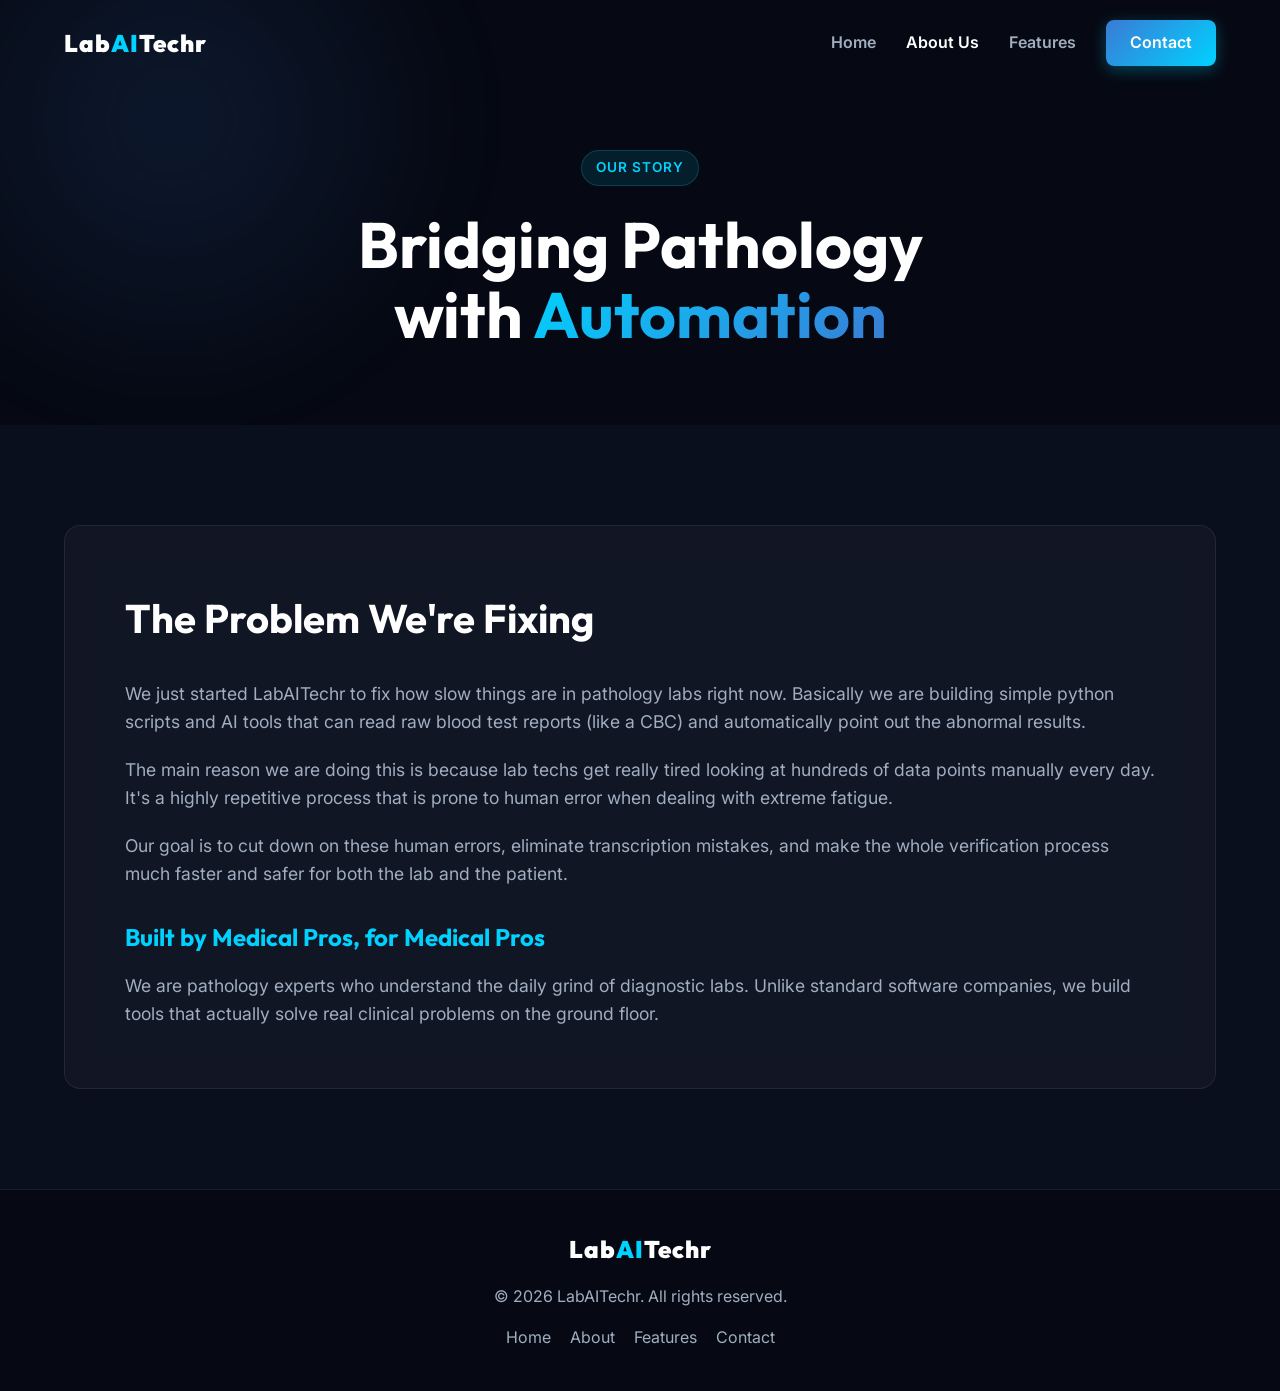
==== about.html @ 0755ddd7 "Expand to multi-page website with contact form and new features" ====
<!DOCTYPE html>
<html lang="en">
<head>
    <meta charset="UTF-8">
    <meta name="viewport" content="width=device-width, initial-scale=1.0">
    <title>About Us | LabAITechr</title>
    <link rel="preconnect" href="https://fonts.googleapis.com">
    <link rel="preconnect" href="https://fonts.gstatic.com" crossorigin>
    <link href="https://fonts.googleapis.com/css2?family=Inter:wght@300;400;600;800&family=Outfit:wght@400;700;900&display=swap" rel="stylesheet">
    <link rel="stylesheet" href="style.css">
</head>
<body>
    <div class="blob-bg"></div>
    <div class="blob-bg blob-2"></div>
    
    <nav class="navbar">
        <div class="container nav-container">
            <a href="index.html" class="logo" style="text-decoration:none; color:inherit;">Lab<span>AI</span>Techr</a>
            <ul class="nav-links">
                <li><a href="index.html">Home</a></li>
                <li><a href="about.html" class="active" style="color:var(--text-primary);">About Us</a></li>
                <li><a href="features.html">Features</a></li>
                <li><a href="contact.html" class="btn-primary">Contact</a></li>
            </ul>
        </div>
    </nav>

    <div class="page-header section">
        <div class="container reveal">
            <div class="badge">Our Story</div>
            <h1 class="hero-title">Bridging Pathology<br>with <span class="text-gradient">Automation</span></h1>
        </div>
    </div>

    <section class="section bg-dark">
        <div class="container">
            <div class="about-grid" style="grid-template-columns: 1fr;">
                <div class="glass-card about-card reveal" style="text-align: left; padding: 60px;">
                    <h2 class="section-title" style="margin-bottom: 30px;">The Problem We're Fixing</h2>
                    <p style="font-size: 1.1rem; margin-bottom: 20px;">We just started LabAITechr to fix how slow things are in pathology labs right now. Basically we are building simple python scripts and AI tools that can read raw blood test reports (like a CBC) and automatically point out the abnormal results.</p>
                    <p style="font-size: 1.1rem; margin-bottom: 20px;">The main reason we are doing this is because lab techs get really tired looking at hundreds of data points manually every day. It's a highly repetitive process that is prone to human error when dealing with extreme fatigue.</p>
                    <p style="font-size: 1.1rem; margin-bottom: 30px;">Our goal is to cut down on these human errors, eliminate transcription mistakes, and make the whole verification process much faster and safer for both the lab and the patient.</p>
                    
                    <h3 style="color: var(--accent); margin-bottom: 15px;">Built by Medical Pros, for Medical Pros</h3>
                    <p style="font-size: 1.1rem;">We are pathology experts who understand the daily grind of diagnostic labs. Unlike standard software companies, we build tools that actually solve real clinical problems on the ground floor.</p>
                </div>
            </div>
        </div>
    </section>

    <footer>
        <div class="container footer-content">
            <div class="logo">Lab<span>AI</span>Techr</div>
            <p>&copy; 2026 LabAITechr. All rights reserved.</p>
            <div style="margin-top: 15px;">
                <a href="index.html" style="color:var(--text-secondary); margin-right:15px; text-decoration:none;">Home</a>
                <a href="about.html" style="color:var(--text-secondary); margin-right:15px; text-decoration:none;">About</a>
                <a href="features.html" style="color:var(--text-secondary); margin-right:15px; text-decoration:none;">Features</a>
                <a href="contact.html" style="color:var(--text-secondary); text-decoration:none;">Contact</a>
            </div>
        </div>
    </footer>

    <script src="script.js"></script>
</body>
</html>
---- style.css ----
:root {
    --bg-main: #060913;
    --bg-secondary: #0a0f1d;
    --text-primary: #ffffff;
    --text-secondary: #a0aec0;
    --accent: #00d2ff;
    --accent-secondary: #3a7bd5;
    --glass-bg: rgba(255, 255, 255, 0.03);
    --glass-border: rgba(255, 255, 255, 0.08);
}

* {
    margin: 0;
    padding: 0;
    box-sizing: border-box;
}

body {
    font-family: 'Inter', sans-serif;
    background-color: var(--bg-main);
    color: var(--text-primary);
    line-height: 1.6;
    overflow-x: hidden;
}

h1, h2, h3, .logo {
    font-family: 'Outfit', sans-serif;
}

.container {
    max-width: 1200px;
    margin: 0 auto;
    padding: 0 24px;
}

/* Blobs Background */
.blob-bg {
    position: fixed;
    top: -20%;
    left: -10%;
    width: 600px;
    height: 600px;
    background: radial-gradient(circle, rgba(58,123,213,0.15) 0%, rgba(0,0,0,0) 70%);
    border-radius: 50%;
    z-index: -1;
    filter: blur(40px);
}
.blob-bg.blob-2 {
    top: 50%;
    left: 60%;
    background: radial-gradient(circle, rgba(0,210,255,0.1) 0%, rgba(0,0,0,0) 70%);
}

/* Glassmorphism */
.glass-card {
    background: var(--glass-bg);
    backdrop-filter: blur(12px);
    -webkit-backdrop-filter: blur(12px);
    border: 1px solid var(--glass-border);
    border-radius: 16px;
}

/* Navbar */
.navbar {
    position: fixed;
    top: 0;
    width: 100%;
    padding: 20px 0;
    z-index: 100;
    transition: all 0.3s ease;
}
.navbar.scrolled {
    background: rgba(6, 9, 19, 0.8);
    backdrop-filter: blur(10px);
    padding: 15px 0;
    border-bottom: 1px solid var(--glass-border);
}
.nav-container {
    display: flex;
    justify-content: space-between;
    align-items: center;
}
.logo {
    font-size: 1.5rem;
    font-weight: 900;
    letter-spacing: 1px;
}
.logo span {
    color: var(--accent);
}
.nav-links {
    list-style: none;
    display: flex;
    align-items: center;
    gap: 30px;
}
.nav-links a {
    color: var(--text-secondary);
    text-decoration: none;
    font-weight: 600;
    transition: color 0.3s ease;
}
.nav-links a:hover {
    color: var(--text-primary);
}

/* Buttons */
.btn-primary, .btn-secondary {
    display: inline-block;
    padding: 10px 24px;
    border-radius: 8px;
    text-decoration: none;
    font-weight: 600;
    transition: all 0.3s ease;
    cursor: pointer;
}
.btn-primary {
    background: linear-gradient(135deg, var(--accent-secondary), var(--accent));
    color: white !important;
    border: none;
    box-shadow: 0 4px 15px rgba(0, 210, 255, 0.3);
}
.btn-primary:hover {
    transform: translateY(-2px);
    box-shadow: 0 6px 20px rgba(0, 210, 255, 0.4);
}
.btn-secondary {
    background: transparent;
    color: var(--text-primary);
    border: 1px solid var(--glass-border);
}
.btn-secondary:hover {
    background: rgba(255,255,255,0.05);
    border-color: rgba(255,255,255,0.2);
}
.btn-large {
    padding: 14px 32px;
    font-size: 1.1rem;
}

/* Hero Section */
.hero {
    min-height: 100vh;
    display: flex;
    align-items: center;
    justify-content: space-between;
    padding-top: 80px;
}
.hero-content {
    flex: 1;
    max-width: 600px;
}
.badge {
    display: inline-block;
    padding: 6px 14px;
    background: rgba(0, 210, 255, 0.1);
    color: var(--accent);
    border: 1px solid rgba(0, 210, 255, 0.2);
    border-radius: 20px;
    font-size: 0.85rem;
    font-weight: 600;
    margin-bottom: 24px;
    text-transform: uppercase;
    letter-spacing: 1px;
}
.hero-title {
    font-size: 4rem;
    line-height: 1.1;
    margin-bottom: 24px;
}
.text-gradient {
    background: linear-gradient(135deg, #fff, var(--text-secondary));
    -webkit-background-clip: text;
    -webkit-text-fill-color: transparent;
}
.hero-title span {
    background: linear-gradient(135deg, var(--accent), var(--accent-secondary));
    -webkit-background-clip: text;
    -webkit-text-fill-color: transparent;
}
.hero-subtitle {
    font-size: 1.2rem;
    color: var(--text-secondary);
    margin-bottom: 40px;
}
.hero-buttons {
    display: flex;
    gap: 16px;
}

/* Mockup Card */
.hero-image {
    flex: 1;
    display: flex;
    justify-content: flex-end;
    perspective: 1000px;
}
.mockup-card {
    width: 100%;
    max-width: 500px;
    transform: rotateY(-10deg) rotateX(5deg);
    box-shadow: -20px 20px 50px rgba(0,0,0,0.5);
    overflow: hidden;
}
.mockup-header {
    background: rgba(0,0,0,0.3);
    padding: 12px 16px;
    display: flex;
    align-items: center;
    border-bottom: 1px solid var(--glass-border);
}
.dot {
    width: 12px;
    height: 12px;
    border-radius: 50%;
    margin-right: 8px;
}
.dot.red { background: #ff5f56; }
.dot.yellow { background: #ffbd2e; }
.dot.green { background: #27c93f; }
.mockup-title {
    margin-left: auto;
    margin-right: auto;
    font-family: monospace;
    color: var(--text-secondary);
    font-size: 0.9rem;
}
.mockup-body {
    padding: 24px;
    background: #0d1117;
}
pre {
    font-family: 'Fira Code', monospace;
    font-size: 0.9rem;
    color: #e6edf3;
    overflow-x: hidden;
}
.keyword { color: #ff7b72; }
.string { color: #a5d6ff; }
.comment { color: #8b949e; }
.output { color: #7ee787; display: block; margin-top: 10px; }

/* Sections */
.section {
    padding: 100px 0;
}
.bg-dark {
    background-color: var(--bg-secondary);
}
.section-header {
    text-align: center;
    max-width: 700px;
    margin: 0 auto 60px;
}
.section-title {
    font-size: 2.5rem;
    margin-bottom: 16px;
}
.section-desc {
    color: var(--text-secondary);
    font-size: 1.1rem;
}

/* About Grid */
.about-grid {
    display: grid;
    grid-template-columns: repeat(auto-fit, minmax(300px, 1fr));
    gap: 30px;
}
.about-card {
    padding: 40px;
    text-align: center;
    transition: transform 0.3s ease;
}
.about-card:hover {
    transform: translateY(-5px);
}
.icon {
    font-size: 3rem;
    margin-bottom: 20px;
}
.about-card h3 {
    font-size: 1.5rem;
    margin-bottom: 16px;
}
.about-card p {
    color: var(--text-secondary);
}

/* Features Grid */
.features-grid {
    display: grid;
    grid-template-columns: repeat(auto-fit, minmax(300px, 1fr));
    gap: 30px;
}
.feature-item {
    border-left: 2px solid var(--accent);
    padding-left: 24px;
}
.feature-content h3 {
    font-size: 1.3rem;
    margin-bottom: 12px;
}
.feature-content p {
    color: var(--text-secondary);
}

/* CTA */
.cta-card {
    padding: 60px;
    text-align: center;
    background: linear-gradient(135deg, rgba(6, 9, 19, 0.9), rgba(10, 15, 29, 0.9));
}
.cta-card h2 {
    font-size: 2.5rem;
    margin-bottom: 16px;
}
.cta-card p {
    color: var(--text-secondary);
    margin-bottom: 30px;
    font-size: 1.1rem;
}

/* Footer */
footer {
    padding: 40px 0;
    border-top: 1px solid var(--glass-border);
    text-align: center;
}
.footer-content p {
    color: var(--text-secondary);
    margin-top: 16px;
}

/* Animations (Reveal on scroll) */
.reveal {
    opacity: 0;
    transform: translateY(30px);
    transition: all 0.8s cubic-bezier(0.5, 0, 0, 1);
}
.reveal.active {
    opacity: 1;
    transform: translateY(0);
}
.delay-1 { transition-delay: 0.2s; }



/* Responsive */
@media (max-width: 900px) {
    .hero {
        flex-direction: column;
        padding-top: 120px;
        text-align: center;
    }
    .hero-content {
        margin-bottom: 60px;
    }
    .hero-buttons {
        justify-content: center;
    }
    .mockup-card {
        transform: rotateY(0) rotateX(0);
    }
    .nav-links {
        display: none;
    }
}

/* Page Headers */
.page-header {
    text-align: center;
    padding-top: 150px;
    padding-bottom: 50px;
}

/* Contact Page Grid */
.contact-grid {
    display: grid;
    grid-template-columns: 1fr 1fr;
    gap: 40px;
}
@media (max-width: 900px) {
    .contact-grid {
        grid-template-columns: 1fr;
    }
}
.contact-info {
    padding: 40px;
}
.info-item {
    display: flex;
    align-items: center;
    gap: 15px;
}
.contact-form-card {
    padding: 40px;
}
.form-group {
    margin-bottom: 20px;
}
.form-group label {
    display: block;
    margin-bottom: 8px;
    color: var(--text-secondary);
}
.form-group input, .form-group textarea {
    width: 100%;
    padding: 12px 15px;
    background: rgba(0,0,0,0.2);
    border: 1px solid var(--glass-border);
    border-radius: 8px;
    color: var(--text-primary);
    font-family: 'Inter', sans-serif;
    outline: none;
    transition: border-color 0.3s;
}
.form-group input:focus, .form-group textarea:focus {
    border-color: var(--accent);
}
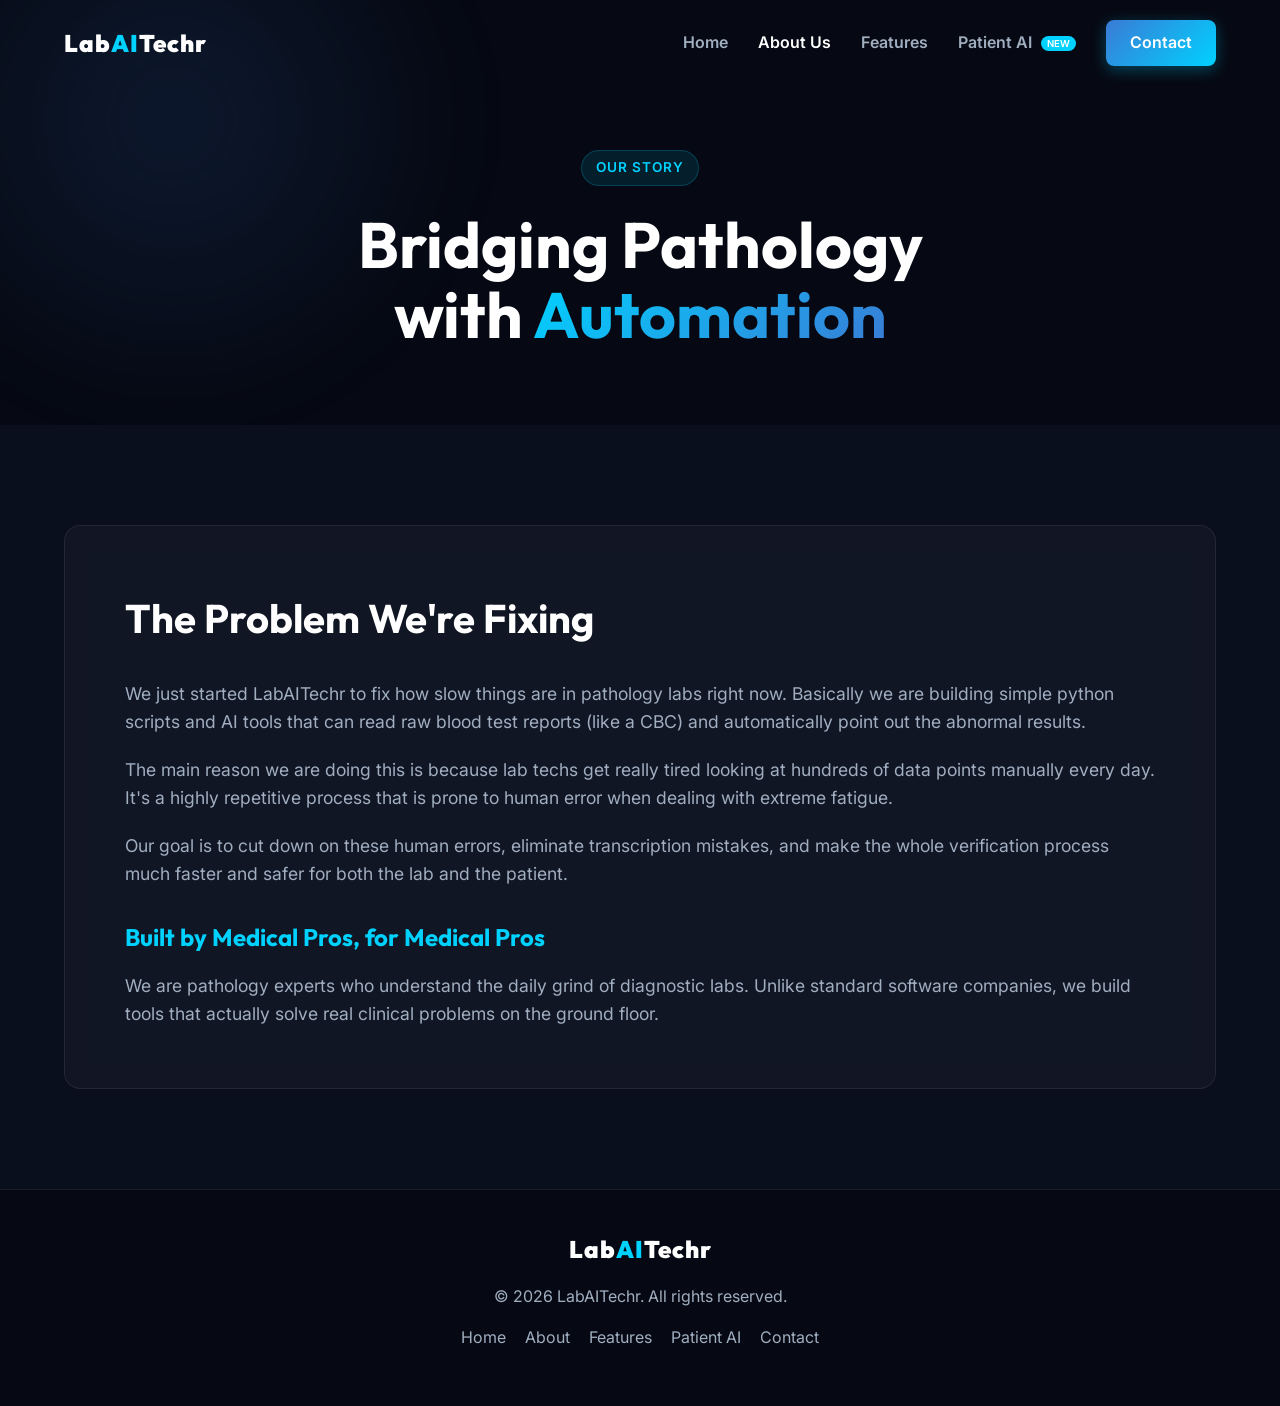
==== commit bf31b7ee: "Add Patient AI Explainer mockup feature" ====
--- a/about.html
+++ b/about.html
@@ -20,6 +20,7 @@
                 <li><a href="index.html">Home</a></li>
                 <li><a href="about.html" class="active" style="color:var(--text-primary);">About Us</a></li>
                 <li><a href="features.html">Features</a></li>
+                <li><a href="patient-ai.html">Patient AI <span style="background:var(--accent); color:white; font-size:0.6rem; padding:2px 6px; border-radius:10px; margin-left:5px; vertical-align:middle;">NEW</span></a></li>
                 <li><a href="contact.html" class="btn-primary">Contact</a></li>
             </ul>
         </div>
@@ -52,10 +53,11 @@
         <div class="container footer-content">
             <div class="logo">Lab<span>AI</span>Techr</div>
             <p>&copy; 2026 LabAITechr. All rights reserved.</p>
-            <div style="margin-top: 15px;">
+            <div style="margin-top: 15px; margin-bottom: 15px;">
                 <a href="index.html" style="color:var(--text-secondary); margin-right:15px; text-decoration:none;">Home</a>
                 <a href="about.html" style="color:var(--text-secondary); margin-right:15px; text-decoration:none;">About</a>
                 <a href="features.html" style="color:var(--text-secondary); margin-right:15px; text-decoration:none;">Features</a>
+                <a href="patient-ai.html" style="color:var(--text-secondary); margin-right:15px; text-decoration:none;">Patient AI</a>
                 <a href="contact.html" style="color:var(--text-secondary); text-decoration:none;">Contact</a>
             </div>
         </div>
--- a/style.css
+++ b/style.css
@@ -344,6 +344,46 @@
 }
 .delay-1 { transition-delay: 0.2s; }
 
+/* Stats Section */
+.stats-section {
+    padding: 60px 0;
+    border-top: 1px solid var(--glass-border);
+    border-bottom: 1px solid var(--glass-border);
+    background: rgba(10, 15, 29, 0.4);
+}
+.stats-grid {
+    display: grid;
+    grid-template-columns: repeat(4, 1fr);
+    gap: 20px;
+    text-align: center;
+}
+.stat-item {
+    padding: 20px;
+}
+.stat-number {
+    font-size: 3rem;
+    font-weight: 800;
+    margin-bottom: 10px;
+}
+.stat-label {
+    color: var(--text-secondary);
+    font-size: 1.1rem;
+    font-weight: 600;
+    text-transform: uppercase;
+    letter-spacing: 1px;
+}
+@media (max-width: 900px) {
+    .stats-grid {
+        grid-template-columns: repeat(2, 1fr);
+    }
+    .stat-number { font-size: 2.2rem; }
+}
+@media (max-width: 500px) {
+    .stats-grid {
+        grid-template-columns: 1fr;
+    }
+}
+
 
 
 /* Responsive */
@@ -419,3 +459,70 @@
     border-color: var(--accent);
 }
 
+/* Patient AI Explainer Styles */
+.ai-explainer-container {
+    padding: 50px;
+    max-width: 800px;
+    margin: 0 auto;
+}
+.upload-zone {
+    border: 2px dashed var(--glass-border);
+    border-radius: 12px;
+    padding: 60px 20px;
+    text-align: center;
+    background: rgba(0,0,0,0.2);
+    cursor: pointer;
+    transition: all 0.3s ease;
+}
+.upload-zone:hover, .upload-zone.dragover {
+    border-color: var(--accent);
+    background: rgba(0, 210, 255, 0.05);
+}
+.upload-icon {
+    font-size: 3rem;
+    margin-bottom: 15px;
+}
+.loading-state {
+    text-align: center;
+    padding: 40px;
+}
+.spinner {
+    width: 50px;
+    height: 50px;
+    border: 3px solid rgba(0, 210, 255, 0.3);
+    border-radius: 50%;
+    border-top-color: var(--accent);
+    animation: spin 1s ease-in-out infinite;
+    margin: 0 auto 20px;
+}
+@keyframes spin {
+    to { transform: rotate(360deg); }
+}
+.result-header {
+    display: flex;
+    justify-content: space-between;
+    align-items: center;
+    margin-bottom: 20px;
+}
+.result-card {
+    background: rgba(255, 255, 255, 0.05);
+    border: 1px solid var(--glass-border);
+    border-radius: 12px;
+    padding: 30px;
+}
+.tts-btn {
+    background: linear-gradient(135deg, #ff9900, #ff5e00);
+    box-shadow: 0 4px 15px rgba(255, 153, 0, 0.3);
+}
+.tts-btn:hover {
+    box-shadow: 0 6px 20px rgba(255, 153, 0, 0.4);
+}
+.tts-btn.playing {
+    animation: pulse 1.5s infinite;
+}
+@keyframes pulse {
+    0% { transform: scale(1); }
+    50% { transform: scale(1.05); }
+    100% { transform: scale(1); }
+}
+
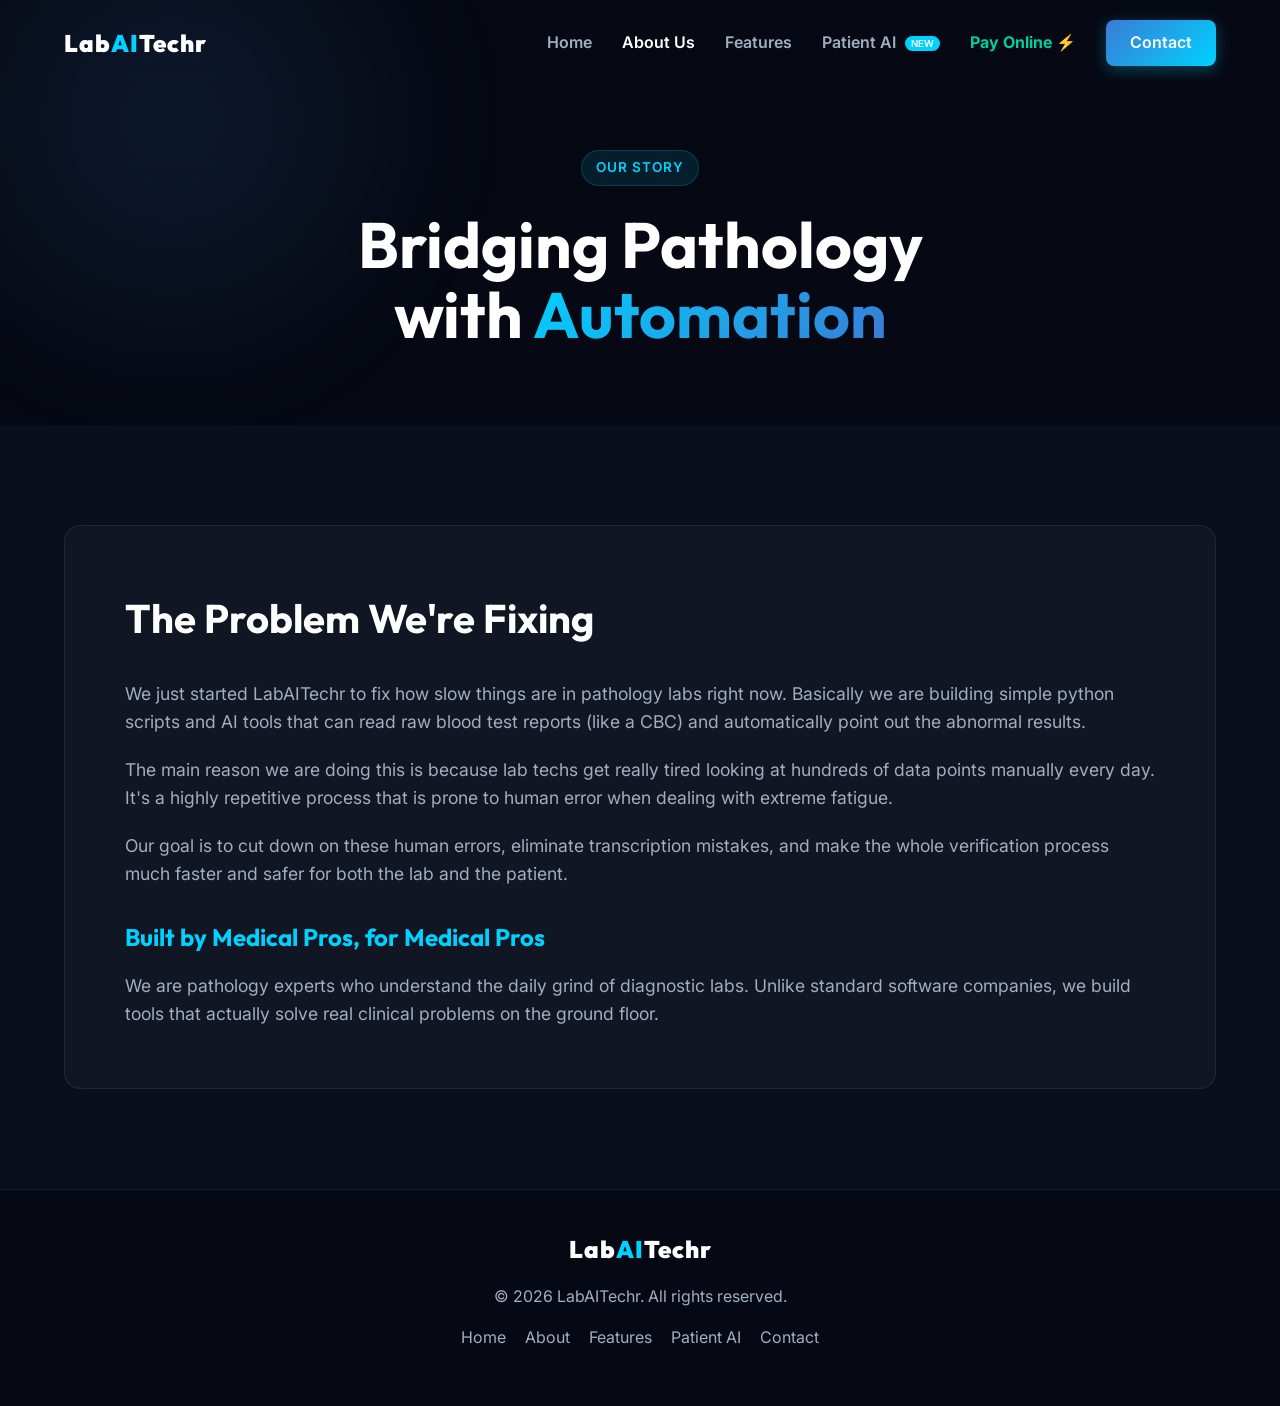
==== commit 3a7b6ef0: "Add Razorpay payment links across website" ====
--- a/about.html
+++ b/about.html
@@ -21,6 +21,7 @@
                 <li><a href="about.html" class="active" style="color:var(--text-primary);">About Us</a></li>
                 <li><a href="features.html">Features</a></li>
                 <li><a href="patient-ai.html">Patient AI <span style="background:var(--accent); color:white; font-size:0.6rem; padding:2px 6px; border-radius:10px; margin-left:5px; vertical-align:middle;">NEW</span></a></li>
+                <li><a href="https://razorpay.me/@labaitechr" target="_blank" style="color: #00D09C; font-weight: bold;">Pay Online ⚡</a></li>
                 <li><a href="contact.html" class="btn-primary">Contact</a></li>
             </ul>
         </div>
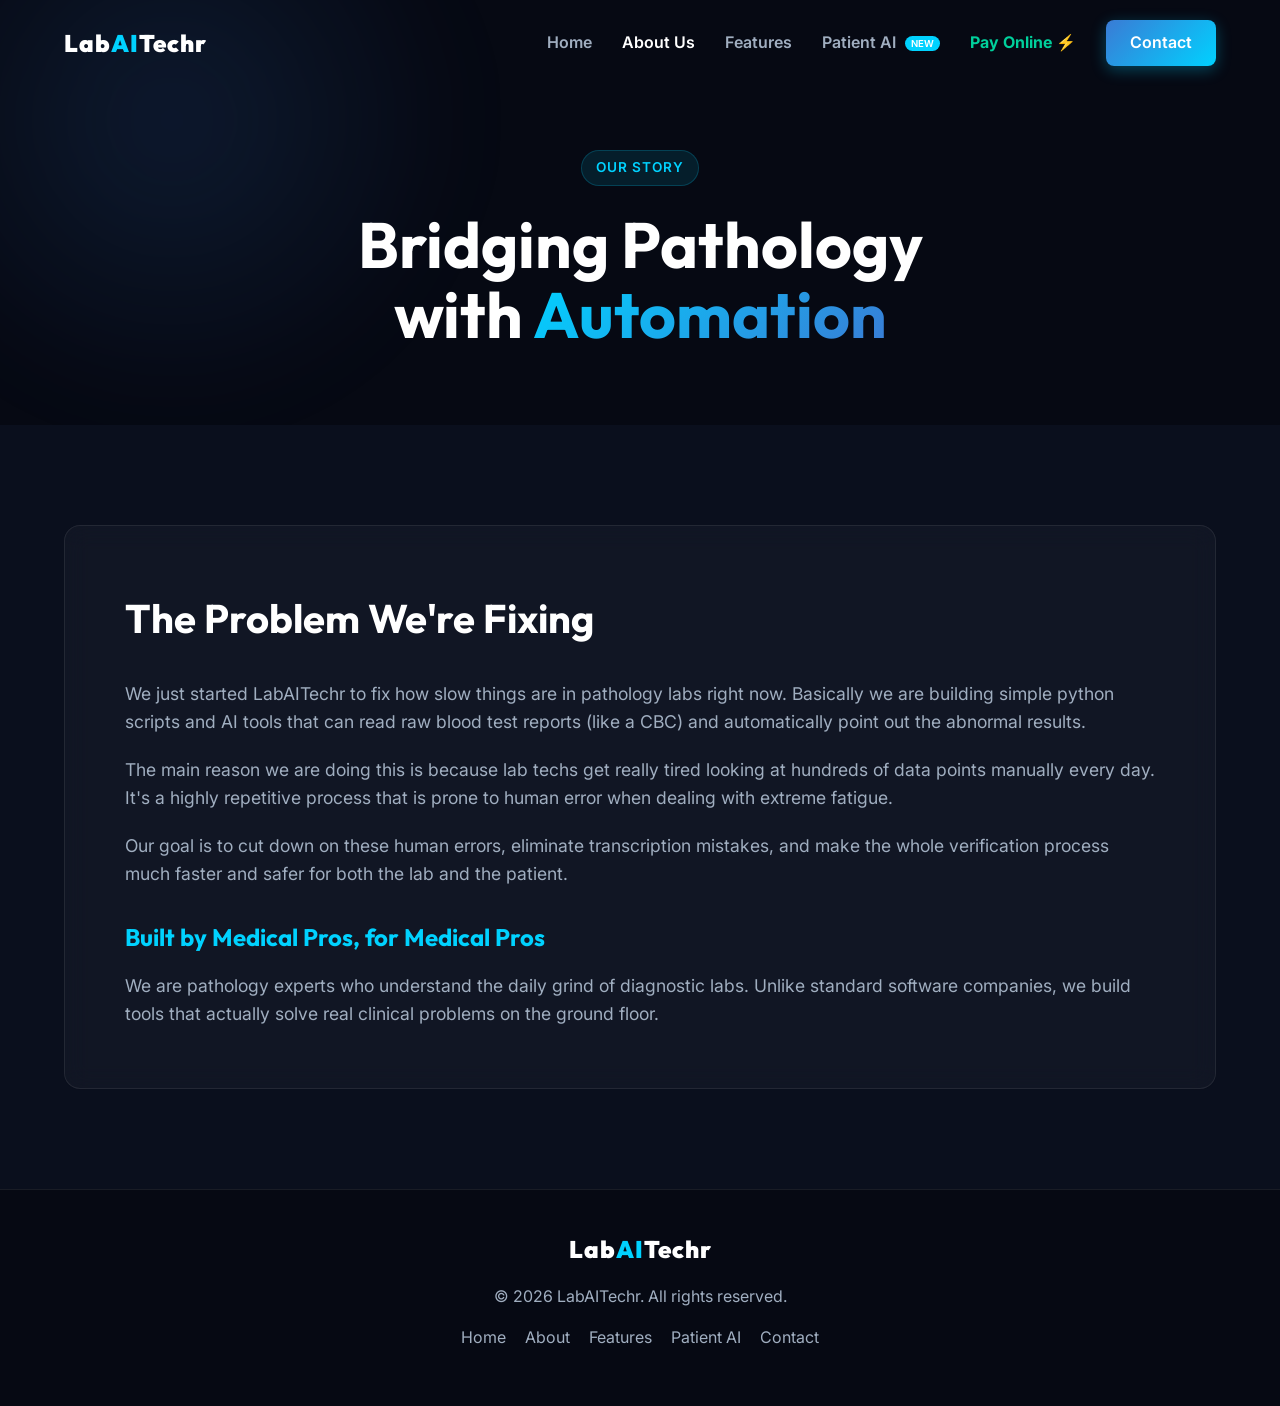
==== commit c767cd5d: "Add smart payment modal with Cashfree and Razorpay" ====
--- a/about.html
+++ b/about.html
@@ -21,7 +21,7 @@
                 <li><a href="about.html" class="active" style="color:var(--text-primary);">About Us</a></li>
                 <li><a href="features.html">Features</a></li>
                 <li><a href="patient-ai.html">Patient AI <span style="background:var(--accent); color:white; font-size:0.6rem; padding:2px 6px; border-radius:10px; margin-left:5px; vertical-align:middle;">NEW</span></a></li>
-                <li><a href="https://razorpay.me/@labaitechr" target="_blank" style="color: #00D09C; font-weight: bold;">Pay Online ⚡</a></li>
+                <li><a href="#" class="trigger-pay-modal" style="color: #00D09C; font-weight: bold;">Pay Online ⚡</a></li>
                 <li><a href="contact.html" class="btn-primary">Contact</a></li>
             </ul>
         </div>
@@ -64,6 +64,42 @@
         </div>
     </footer>
 
+    <!-- Smart Payment Modal -->
+    <div id="payModal" class="pay-modal-backdrop">
+        <div class="pay-modal-box">
+            <button class="pay-modal-close" onclick="closePayModal()">&times;</button>
+            <div style="font-size: 2.2rem; margin-bottom: 8px;">💳</div>
+            <h3 style="margin-bottom: 6px; font-size: 1.4rem;">Choose Payment Gateway</h3>
+            <p style="color: #94a3b8; font-size: 0.9rem;">Select your preferred secure payment method to subscribe or pay</p>
+            
+            <div class="pay-options-list">
+                <a href="https://payments.cashfree.com/forms/labaitechr-pay" target="_blank" class="pay-option-card cf">
+                    <div class="pay-option-info">
+                        <div class="pay-option-title" style="color: #10b981;">
+                            ⚡ Cashfree Payments
+                        </div>
+                        <div class="pay-option-desc">Instant UPI, QR Code, Cards & Netbanking</div>
+                    </div>
+                    <div class="pay-option-arrow">➔</div>
+                </a>
+
+                <a href="https://rzp.io/rzp/EGmm321" target="_blank" class="pay-option-card rzp">
+                    <div class="pay-option-info">
+                        <div class="pay-option-title" style="color: #0c83fe;">
+                            🛡️ Razorpay Secure
+                        </div>
+                        <div class="pay-option-desc">Credit/Debit Cards, UPI, EMI & Wallets</div>
+                    </div>
+                    <div class="pay-option-arrow">➔</div>
+                </a>
+            </div>
+
+            <p style="font-size: 0.75rem; color: #64748b; margin-top: 20px; margin-bottom: 0;">
+                🔒 256-bit SSL Bank-Grade Encryption | 100% Secure
+            </p>
+        </div>
+    </div>
+
     <script src="script.js"></script>
 </body>
 </html>
--- a/style.css
+++ b/style.css
@@ -526,3 +526,109 @@
     100% { transform: scale(1); }
 }
 
+
+
+/* Smart Payment Modal */
+.pay-modal-backdrop {
+    display: none;
+    position: fixed;
+    top: 0;
+    left: 0;
+    width: 100vw;
+    height: 100vh;
+    background: rgba(0, 0, 0, 0.75);
+    backdrop-filter: blur(8px);
+    z-index: 99999;
+    align-items: center;
+    justify-content: center;
+    padding: 20px;
+}
+.pay-modal-backdrop.show {
+    display: flex;
+}
+.pay-modal-box {
+    background: #0f172a;
+    border: 1px solid rgba(255, 255, 255, 0.15);
+    border-radius: 24px;
+    max-width: 460px;
+    width: 100%;
+    padding: 32px 28px;
+    box-shadow: 0 20px 40px rgba(0, 0, 0, 0.8);
+    position: relative;
+    text-align: center;
+    animation: modalPop 0.25s ease-out;
+}
+@keyframes modalPop {
+    from { transform: scale(0.9); opacity: 0; }
+    to { transform: scale(1); opacity: 1; }
+}
+.pay-modal-close {
+    position: absolute;
+    top: 18px;
+    right: 20px;
+    background: rgba(255, 255, 255, 0.08);
+    border: none;
+    color: #94a3b8;
+    font-size: 1.4rem;
+    width: 36px;
+    height: 36px;
+    border-radius: 50%;
+    cursor: pointer;
+    display: flex;
+    align-items: center;
+    justify-content: center;
+    transition: all 0.2s;
+}
+.pay-modal-close:hover {
+    background: rgba(255, 255, 255, 0.2);
+    color: #fff;
+}
+.pay-options-list {
+    display: flex;
+    flex-direction: column;
+    gap: 16px;
+    margin-top: 24px;
+}
+.pay-option-card {
+    display: flex;
+    align-items: center;
+    justify-content: space-between;
+    padding: 16px 20px;
+    background: rgba(255, 255, 255, 0.03);
+    border: 1.5px solid rgba(255, 255, 255, 0.1);
+    border-radius: 16px;
+    text-decoration: none;
+    color: #fff;
+    transition: all 0.2s;
+}
+.pay-option-card:hover {
+    transform: translateY(-2px);
+    background: rgba(255, 255, 255, 0.07);
+}
+.pay-option-card.rzp:hover {
+    border-color: #0c83fe;
+    box-shadow: 0 6px 20px rgba(12, 131, 254, 0.25);
+}
+.pay-option-card.cf:hover {
+    border-color: #10b981;
+    box-shadow: 0 6px 20px rgba(16, 185, 129, 0.25);
+}
+.pay-option-info {
+    text-align: left;
+}
+.pay-option-title {
+    font-size: 1.15rem;
+    font-weight: 700;
+    margin-bottom: 3px;
+    display: flex;
+    align-items: center;
+    gap: 8px;
+}
+.pay-option-desc {
+    font-size: 0.82rem;
+    color: #94a3b8;
+}
+.pay-option-arrow {
+    font-size: 1.4rem;
+    color: #94a3b8;
+}
